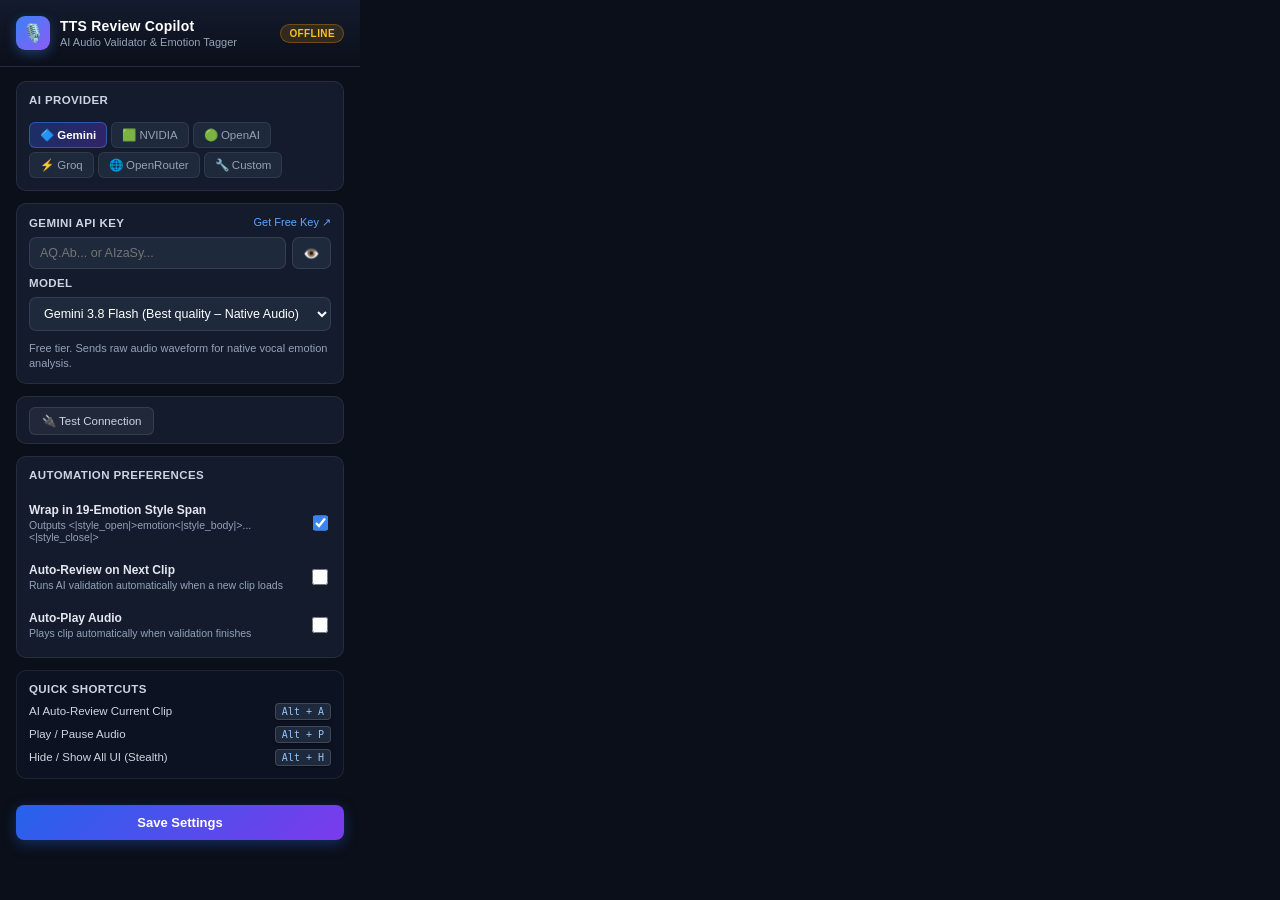
==== popup/popup.html @ 1c5f08e4 "TTS Review AI Auto-Validator & Emotion Tagger v1.1.0 Chrome MV3 extension for tts-review.sabi.com: A" ====
<!DOCTYPE html>
<html lang="en">
<head>
  <meta charset="UTF-8">
  <meta name="viewport" content="width=device-width, initial-scale=1.0">
  <title>TTS Review AI Assistant</title>
  <link rel="stylesheet" href="popup.css">
</head>
<body>
  <div class="popup-container">
    <!-- Header -->
    <header class="popup-header">
      <div class="header-logo-row">
        <div class="logo-icon">🎙️</div>
        <div>
          <h1 class="header-title">TTS Review Copilot</h1>
          <p class="header-subtitle">AI Audio Validator & Emotion Tagger</p>
        </div>
      </div>
      <div id="status-pill" class="status-pill offline">Offline</div>
    </header>

    <!-- Main Content -->
    <main class="popup-body">

      <!-- Provider Tabs -->
      <section class="card provider-card">
        <div class="card-label" style="margin-bottom: 8px;">AI Provider</div>
        <div class="provider-tabs" id="provider-tabs">
          <button class="provider-tab active" data-provider="gemini">🔷 Gemini</button>
          <button class="provider-tab" data-provider="nvidia">🟩 NVIDIA</button>
          <button class="provider-tab" data-provider="openai">🟢 OpenAI</button>
          <button class="provider-tab" data-provider="groq">⚡ Groq</button>
          <button class="provider-tab" data-provider="openrouter">🌐 OpenRouter</button>
          <button class="provider-tab" data-provider="custom">🔧 Custom</button>
        </div>
      </section>

      <!-- Gemini Config -->
      <section class="card provider-config" id="config-gemini">
        <div class="card-header">
          <label class="card-label">Gemini API Key</label>
          <a href="https://aistudio.google.com/app/apikey" target="_blank" class="link-small">Get Free Key ↗</a>
        </div>
        <div class="input-with-button">
          <input type="password" id="gemini-key" placeholder="AQ.Ab... or AIzaSy..." autocomplete="off">
          <button type="button" class="btn-icon toggle-vis" data-target="gemini-key">👁️</button>
        </div>
        <label class="card-label" for="gemini-model">Model</label>
        <select id="gemini-model" class="custom-select">
          <option value="gemini-3.8-flash">Gemini 3.8 Flash (Best quality – Native Audio)</option>
          <option value="gemini-flash-lite-latest">Gemini Flash Lite (Higher free quota – Audio)</option>
          <option value="gemini-3.5-flash-lite">Gemini 3.5 Flash Lite (Higher free quota)</option>
          <option value="gemini-flash-latest">Gemini Flash (Latest – auto-updates)</option>
        </select>
        <p class="card-hint">Free tier. Sends raw audio waveform for native vocal emotion analysis.</p>
      </section>

      <!-- NVIDIA NIM Config -->
      <section class="card provider-config" id="config-nvidia" style="display:none;">
        <div class="card-header">
          <label class="card-label">NVIDIA API Key</label>
          <a href="https://build.nvidia.com/settings/api-keys" target="_blank" class="link-small">Get Free Key ↗</a>
        </div>
        <div class="input-with-button">
          <input type="password" id="nvidia-key" placeholder="nvapi-..." autocomplete="off">
          <button type="button" class="btn-icon toggle-vis" data-target="nvidia-key">👁️</button>
        </div>
        <label class="card-label" for="nvidia-model">Model</label>
        <select id="nvidia-model" class="custom-select">
          <option value="nvidia/nemotron-3-super-120b-a12b">Nemotron 3 Super 120B (Recommended — best balance)</option>
          <option value="nvidia/llama-3.1-nemotron-ultra-253b-v1">Nemotron Ultra 253B (Max quality, slower)</option>
          <option value="nvidia/nemotron-3.5-lightning-30b-a3b">Nemotron 3.5 Lightning 30B (Fastest)</option>
          <option value="deepseek-ai/deepseek-v4.1-flash">DeepSeek V4.1 Flash (Fast)</option>
          <option value="mistralai/mistral-large-2-instruct">Mistral Large 2 (Strict JSON)</option>
          <option value="moonshotai/kimi-k2.6">Kimi K2.6 (Alternative)</option>
        </select>
        <p class="card-hint">Free key from build.nvidia.com (starts with nvapi-). Text-only: cleanup &amp; emotion from wording — for native audio listening use Gemini or OpenAI Audio.</p>
      </section>

      <!-- OpenAI Config -->
      <section class="card provider-config" id="config-openai" style="display:none;">
        <div class="card-header">
          <label class="card-label">OpenAI API Key</label>
          <a href="https://platform.openai.com/api-keys" target="_blank" class="link-small">Get Key ↗</a>
        </div>
        <div class="input-with-button">
          <input type="password" id="openai-key" placeholder="sk-..." autocomplete="off">
          <button type="button" class="btn-icon toggle-vis" data-target="openai-key">👁️</button>
        </div>
        <label class="card-label" for="openai-model">Model</label>
        <select id="openai-model" class="custom-select">
          <option value="gpt-4o-audio-preview">GPT-4o Audio Preview (Native Audio Input)</option>
          <option value="gpt-4o">GPT-4o</option>
          <option value="gpt-4o-mini">GPT-4o Mini</option>
          <option value="gpt-4.1-mini">GPT-4.1 Mini</option>
        </select>
        <p class="card-hint">gpt-4o-audio-preview supports native audio input for emotion detection.</p>
      </section>

      <!-- Groq Config -->
      <section class="card provider-config" id="config-groq" style="display:none;">
        <div class="card-header">
          <label class="card-label">Groq API Key</label>
          <a href="https://console.groq.com/keys" target="_blank" class="link-small">Get Free Key ↗</a>
        </div>
        <div class="input-with-button">
          <input type="password" id="groq-key" placeholder="gsk_..." autocomplete="off">
          <button type="button" class="btn-icon toggle-vis" data-target="groq-key">👁️</button>
        </div>
        <label class="card-label" for="groq-model">Model</label>
        <select id="groq-model" class="custom-select">
          <option value="llama-3.3-70b-versatile">Llama 3.3 70B Versatile</option>
          <option value="llama-3.1-8b-instant">Llama 3.1 8B Instant (Fastest)</option>
          <option value="gemma2-9b-it">Gemma 2 9B</option>
          <option value="mixtral-8x7b-32768">Mixtral 8x7B</option>
        </select>
        <p class="card-hint">Ultra-fast inference. Audio auto-transcribed via Whisper Large v3, then formatted by LLM.</p>
      </section>

      <!-- OpenRouter Config -->
      <section class="card provider-config" id="config-openrouter" style="display:none;">
        <div class="card-header">
          <label class="card-label">OpenRouter API Key</label>
          <a href="https://openrouter.ai/keys" target="_blank" class="link-small">Get Key ↗</a>
        </div>
        <div class="input-with-button">
          <input type="password" id="openrouter-key" placeholder="sk-or-..." autocomplete="off">
          <button type="button" class="btn-icon toggle-vis" data-target="openrouter-key">👁️</button>
        </div>
        <label class="card-label" for="openrouter-model">Model</label>
        <select id="openrouter-model" class="custom-select">
          <option value="google/gemini-2.5-flash">Google Gemini 2.5 Flash</option>
          <option value="openai/gpt-4o">OpenAI GPT-4o</option>
          <option value="anthropic/claude-sonnet-4">Anthropic Claude Sonnet 4</option>
          <option value="meta-llama/llama-3.3-70b-instruct">Meta Llama 3.3 70B</option>
          <option value="deepseek/deepseek-chat-v3-0324">DeepSeek V3</option>
        </select>
        <p class="card-hint">Routes to 300+ models from multiple providers through one key.</p>
      </section>

      <!-- Custom / Local Config -->
      <section class="card provider-config" id="config-custom" style="display:none;">
        <label class="card-label">Base URL (OpenAI-compatible)</label>
        <input type="text" id="custom-url" class="custom-select" placeholder="http://localhost:11434/v1" value="http://localhost:11434/v1">
        <label class="card-label">API Key (optional)</label>
        <div class="input-with-button">
          <input type="password" id="custom-key" placeholder="Leave blank for local..." autocomplete="off">
          <button type="button" class="btn-icon toggle-vis" data-target="custom-key">👁️</button>
        </div>
        <label class="card-label">Model Name</label>
        <input type="text" id="custom-model" class="custom-select" placeholder="llama3" value="llama3">
        <p class="card-hint">Works with Ollama, LM Studio, vLLM, LocalAI, or any OpenAI-compatible endpoint.</p>
      </section>

      <!-- Key Format Hint (catches e.g. an NVIDIA key pasted into the wrong tab) -->
      <div id="key-hint" style="display:none; border:1px solid #f59e0b; color:#fbbf24; font-size:12px; padding:8px 12px; border-radius:8px; margin-bottom:8px;"></div>

      <!-- Test Button -->
      <section class="card" style="padding: 8px 12px;">
        <div class="action-row-tight">
          <button type="button" id="btn-test-key" class="btn-secondary">🔌 Test Connection</button>
          <span id="test-status" class="test-feedback"></span>
        </div>
      </section>

      <!-- Review Preferences -->
      <section class="card">
        <div class="card-label" style="margin-bottom: 8px;">Automation Preferences</div>
        <label class="toggle-row">
          <span class="toggle-text">
            <strong>Wrap in 19-Emotion Style Span</strong>
            <small>Outputs &lt;|style_open|&gt;emotion&lt;|style_body|&gt;...&lt;|style_close|&gt;</small>
          </span>
          <input type="checkbox" id="pref-style-span" checked>
        </label>
        <label class="toggle-row">
          <span class="toggle-text">
            <strong>Auto-Review on Next Clip</strong>
            <small>Runs AI validation automatically when a new clip loads</small>
          </span>
          <input type="checkbox" id="pref-autorun">
        </label>
        <label class="toggle-row">
          <span class="toggle-text">
            <strong>Auto-Play Audio</strong>
            <small>Plays clip automatically when validation finishes</small>
          </span>
          <input type="checkbox" id="pref-autoplay">
        </label>
      </section>

      <!-- Shortcuts Reference -->
      <section class="card shortcuts-card">
        <div class="card-label">Quick Shortcuts</div>
        <div class="shortcut-list">
          <div class="shortcut-item">
            <span class="shortcut-name">AI Auto-Review Current Clip</span>
            <kbd>Alt + A</kbd>
          </div>
          <div class="shortcut-item">
            <span class="shortcut-name">Play / Pause Audio</span>
            <kbd>Alt + P</kbd>
          </div>
          <div class="shortcut-item">
            <span class="shortcut-name">Hide / Show All UI (Stealth)</span>
            <kbd>Alt + H</kbd>
          </div>
        </div>
      </section>
    </main>

    <!-- Footer -->
    <footer class="popup-footer">
      <button type="button" id="btn-save" class="btn-primary">Save Settings</button>
      <div id="save-msg" class="save-msg"></div>
    </footer>
  </div>

  <script src="popup.js"></script>
</body>
</html>
---- popup/popup.css ----
/* Extension Popup Styles */

:root {
  --bg-main: #0b0f19;
  --bg-card: #141b2d;
  --bg-input: #1e293b;
  --border-color: rgba(255, 255, 255, 0.08);
  --border-highlight: rgba(59, 130, 246, 0.4);
  --primary: #3b82f6;
  --primary-hover: #2563eb;
  --accent: #8b5cf6;
  --success: #10b981;
  --warning: #f59e0b;
  --danger: #ef4444;
  --text-main: #f8fafc;
  --text-dim: #94a3b8;
  --font-family: -apple-system, BlinkMacSystemFont, "Segoe UI", Roboto, "Helvetica Neue", Arial, sans-serif;
}

body {
  margin: 0;
  padding: 0;
  width: 360px;
  background-color: var(--bg-main);
  color: var(--text-main);
  font-family: var(--font-family);
  font-size: 13px;
  user-select: none;
}

.popup-container {
  display: flex;
  flex-direction: column;
}

/* Header */
.popup-header {
  padding: 16px;
  background: linear-gradient(180deg, #131b2e 0%, var(--bg-main) 100%);
  border-bottom: 1px solid var(--border-color);
  display: flex;
  align-items: center;
  justify-content: space-between;
}

.header-logo-row {
  display: flex;
  align-items: center;
  gap: 10px;
}

.logo-icon {
  width: 34px;
  height: 34px;
  background: linear-gradient(135deg, #3b82f6, #8b5cf6);
  border-radius: 9px;
  display: flex;
  align-items: center;
  justify-content: center;
  font-size: 18px;
  box-shadow: 0 4px 12px rgba(59, 130, 246, 0.35);
}

.header-title {
  margin: 0;
  font-size: 14px;
  font-weight: 700;
  color: #fff;
  letter-spacing: 0.2px;
}

.header-subtitle {
  margin: 2px 0 0 0;
  font-size: 11px;
  color: var(--text-dim);
}

.status-pill {
  font-size: 10px;
  font-weight: 600;
  padding: 3px 8px;
  border-radius: 20px;
  text-transform: uppercase;
  letter-spacing: 0.4px;
}

.status-pill.online {
  background: rgba(16, 185, 129, 0.15);
  color: #34d399;
  border: 1px solid rgba(16, 185, 129, 0.3);
}

.status-pill.offline {
  background: rgba(245, 158, 11, 0.15);
  color: #fbbf24;
  border: 1px solid rgba(245, 158, 11, 0.3);
}

/* Provider Tabs */
.provider-card {
  padding: 10px 12px;
}

.provider-tabs {
  display: flex;
  flex-wrap: wrap;
  gap: 4px;
}

.provider-tab {
  background: var(--bg-input);
  border: 1px solid rgba(255, 255, 255, 0.08);
  color: var(--text-dim);
  padding: 5px 10px;
  border-radius: 6px;
  font-size: 11.5px;
  font-weight: 500;
  cursor: pointer;
  transition: all 0.15s ease;
}

.provider-tab:hover {
  background: rgba(59, 130, 246, 0.15);
  color: #93c5fd;
  border-color: rgba(59, 130, 246, 0.3);
}

.provider-tab.active {
  background: linear-gradient(135deg, rgba(37, 99, 235, 0.3), rgba(124, 58, 237, 0.3));
  color: #fff;
  border-color: rgba(59, 130, 246, 0.5);
  font-weight: 600;
}

/* Body */
.popup-body {
  padding: 14px 16px;
  display: flex;
  flex-direction: column;
  gap: 12px;
}

.card {
  background: var(--bg-card);
  border: 1px solid var(--border-color);
  border-radius: 10px;
  padding: 12px;
  display: flex;
  flex-direction: column;
  gap: 8px;
}

.card-header {
  display: flex;
  justify-content: space-between;
  align-items: center;
}

.card-label {
  font-size: 11.5px;
  font-weight: 600;
  color: #cbd5e1;
  text-transform: uppercase;
  letter-spacing: 0.4px;
}

.link-small {
  font-size: 11px;
  color: #60a5fa;
  text-decoration: none;
}

.link-small:hover {
  text-decoration: underline;
}

.card-hint {
  margin: 2px 0 0 0;
  font-size: 11px;
  color: var(--text-dim);
  line-height: 1.35;
}

/* Form Elements */
.input-with-button {
  display: flex;
  gap: 6px;
  position: relative;
}

input[type="password"],
input[type="text"],
.custom-select {
  width: 100%;
  box-sizing: border-box;
  background: var(--bg-input);
  border: 1px solid rgba(255, 255, 255, 0.1);
  border-radius: 7px;
  color: #fff;
  padding: 8px 10px;
  font-size: 12.5px;
  transition: all 0.2s ease;
}

input:focus,
.custom-select:focus {
  outline: none;
  border-color: var(--primary);
  box-shadow: 0 0 0 2px rgba(59, 130, 246, 0.2);
}

.btn-icon {
  background: var(--bg-input);
  border: 1px solid rgba(255, 255, 255, 0.1);
  color: var(--text-dim);
  border-radius: 7px;
  padding: 0 10px;
  cursor: pointer;
  display: flex;
  align-items: center;
  justify-content: center;
}

.btn-icon:hover {
  background: rgba(255, 255, 255, 0.08);
  color: #fff;
}

.action-row-tight {
  display: flex;
  align-items: center;
  gap: 8px;
  margin-top: 2px;
}

.btn-secondary {
  background: rgba(255, 255, 255, 0.06);
  border: 1px solid rgba(255, 255, 255, 0.1);
  color: #cbd5e1;
  padding: 6px 12px;
  border-radius: 6px;
  font-size: 11.5px;
  font-weight: 500;
  cursor: pointer;
  transition: all 0.15s ease;
}

.btn-secondary:hover {
  background: rgba(255, 255, 255, 0.12);
  color: #fff;
}

.test-feedback {
  font-size: 11px;
}

.test-feedback.success {
  color: #34d399;
}

.test-feedback.error {
  color: #f87171;
}

/* Toggles */
.toggle-row {
  display: flex;
  align-items: center;
  justify-content: space-between;
  padding: 6px 0;
  cursor: pointer;
}

.toggle-text {
  display: flex;
  flex-direction: column;
  gap: 2px;
}

.toggle-text strong {
  font-size: 12px;
  color: #e2e8f0;
}

.toggle-text small {
  font-size: 10.5px;
  color: var(--text-dim);
}

.toggle-row input[type="checkbox"] {
  width: 16px;
  height: 16px;
  cursor: pointer;
  accent-color: var(--primary);
}

/* Shortcuts */
.shortcuts-card {
  background: rgba(15, 23, 42, 0.5);
}

.shortcut-list {
  display: flex;
  flex-direction: column;
  gap: 6px;
}

.shortcut-item {
  display: flex;
  justify-content: space-between;
  align-items: center;
  font-size: 11.5px;
  color: #cbd5e1;
}

kbd {
  background: #1e293b;
  border: 1px solid rgba(255, 255, 255, 0.15);
  border-radius: 4px;
  padding: 2px 6px;
  font-size: 10px;
  font-family: ui-monospace, SFMono-Regular, monospace;
  box-shadow: 0 1px 2px rgba(0,0,0,0.4);
  color: #93c5fd;
}

/* Footer */
.popup-footer {
  padding: 12px 16px 16px 16px;
  display: flex;
  flex-direction: column;
  gap: 6px;
}

.btn-primary {
  background: linear-gradient(135deg, #2563eb, #7c3aed);
  border: none;
  color: #fff;
  padding: 10px 14px;
  border-radius: 8px;
  font-weight: 600;
  font-size: 13px;
  cursor: pointer;
  box-shadow: 0 4px 14px rgba(37, 99, 235, 0.35);
  transition: all 0.2s cubic-bezier(0.16, 1, 0.3, 1);
}

.btn-primary:hover {
  transform: translateY(-1px);
  filter: brightness(1.1);
  box-shadow: 0 6px 18px rgba(37, 99, 235, 0.45);
}

.btn-primary:active {
  transform: translateY(1px);
}

.save-msg {
  font-size: 11.5px;
  text-align: center;
  color: #34d399;
  min-height: 16px;
}
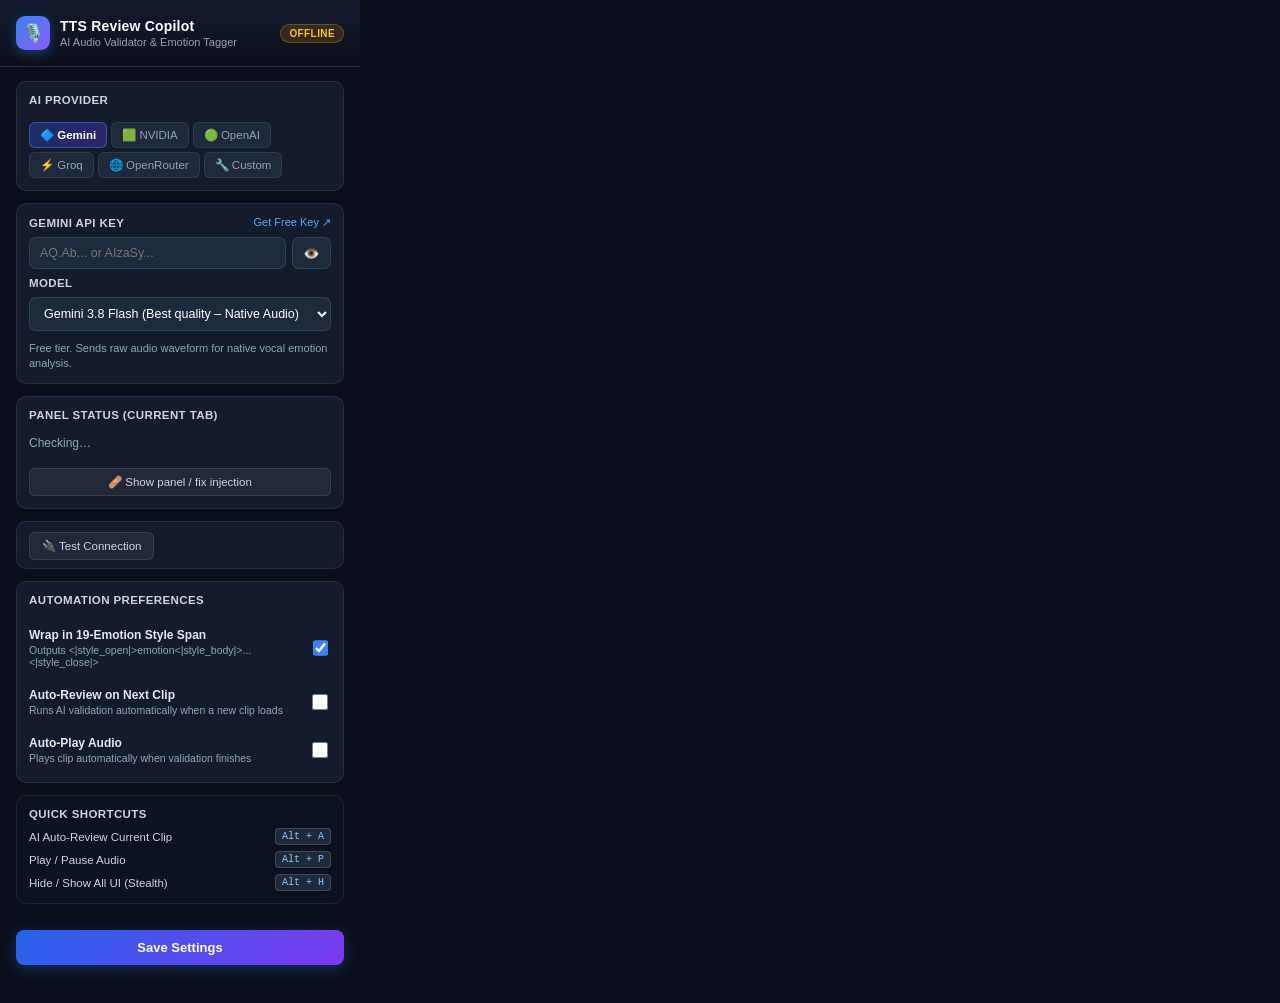
==== commit 36535043: "v1.2.0: self-healing Copilot panel + popup Panel Status diagnostics + end-to-end test guide - Panel " ====
--- a/popup/popup.html
+++ b/popup/popup.html
@@ -151,6 +151,13 @@
         <label class="card-label">Model Name</label>
         <input type="text" id="custom-model" class="custom-select" placeholder="llama3" value="llama3">
         <p class="card-hint">Works with Ollama, LM Studio, vLLM, LocalAI, or any OpenAI-compatible endpoint.</p>
+      </section>
+
+      <!-- Panel Status (diagnoses the current tab) -->
+      <section class="card" id="panel-status-card">
+        <div class="card-label" style="margin-bottom: 6px;">Panel Status (current tab)</div>
+        <div id="panel-status" style="font-size:12px; line-height:1.45; color:#94a3b8;">Checking…</div>
+        <button type="button" id="btn-show-panel" class="btn-secondary" style="margin-top: 8px; width: 100%;">🩹 Show panel / fix injection</button>
       </section>
 
       <!-- Key Format Hint (catches e.g. an NVIDIA key pasted into the wrong tab) -->
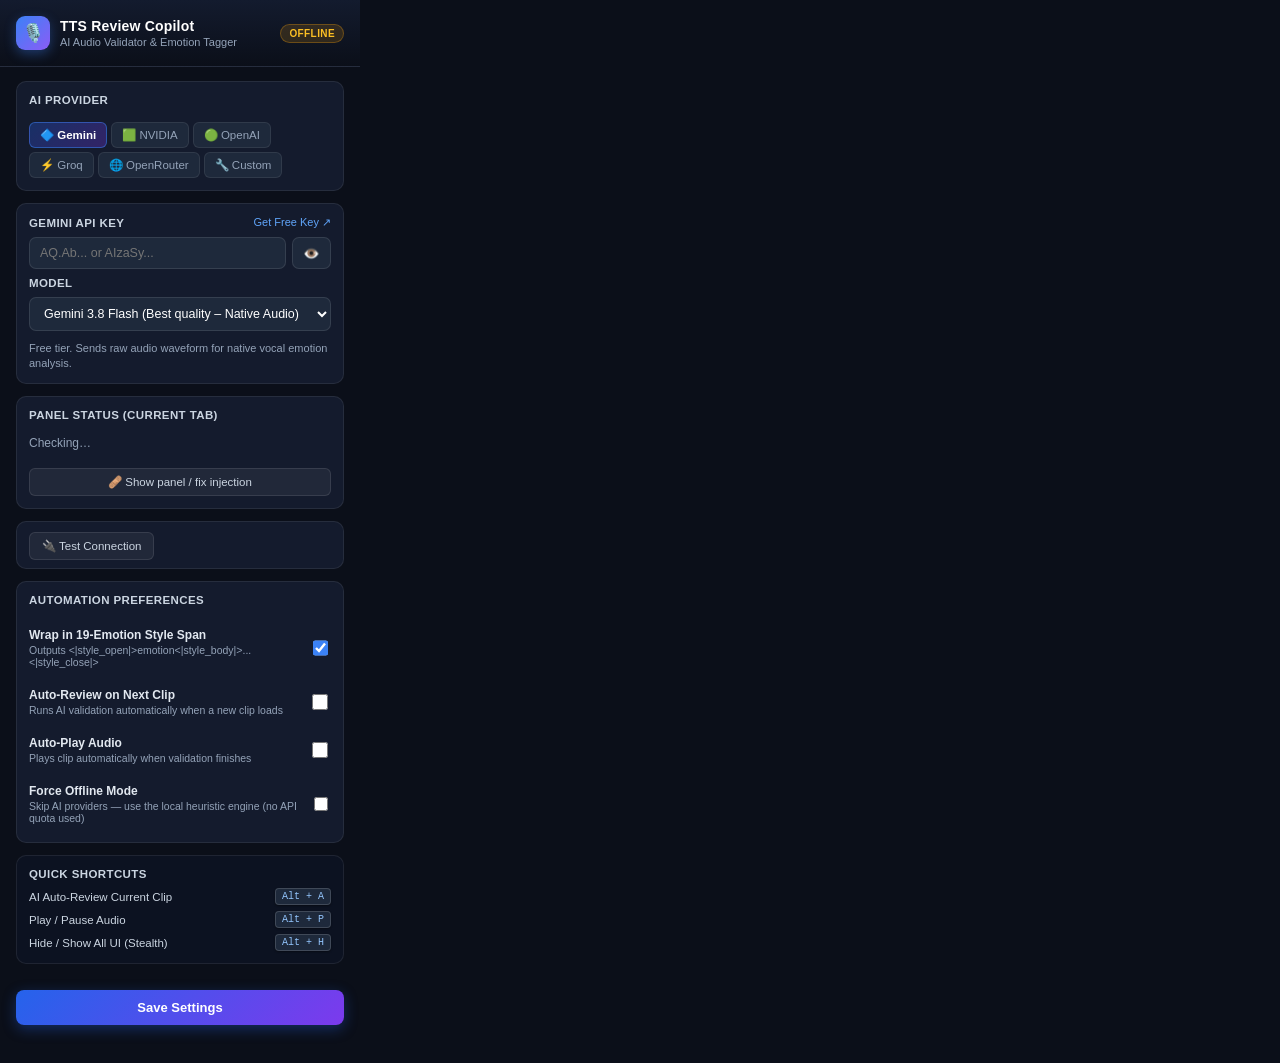
==== commit 26b28bf9: "v1.3.1: Force Offline Mode, path-independent asset scripts, README superset rewrite Audit of the det" ====
--- a/popup/popup.html
+++ b/popup/popup.html
@@ -195,6 +195,13 @@
           </span>
           <input type="checkbox" id="pref-autoplay">
         </label>
+        <label class="toggle-row">
+          <span class="toggle-text">
+            <strong>Force Offline Mode</strong>
+            <small>Skip AI providers — use the local heuristic engine (no API quota used)</small>
+          </span>
+          <input type="checkbox" id="pref-offline">
+        </label>
       </section>
 
       <!-- Shortcuts Reference -->
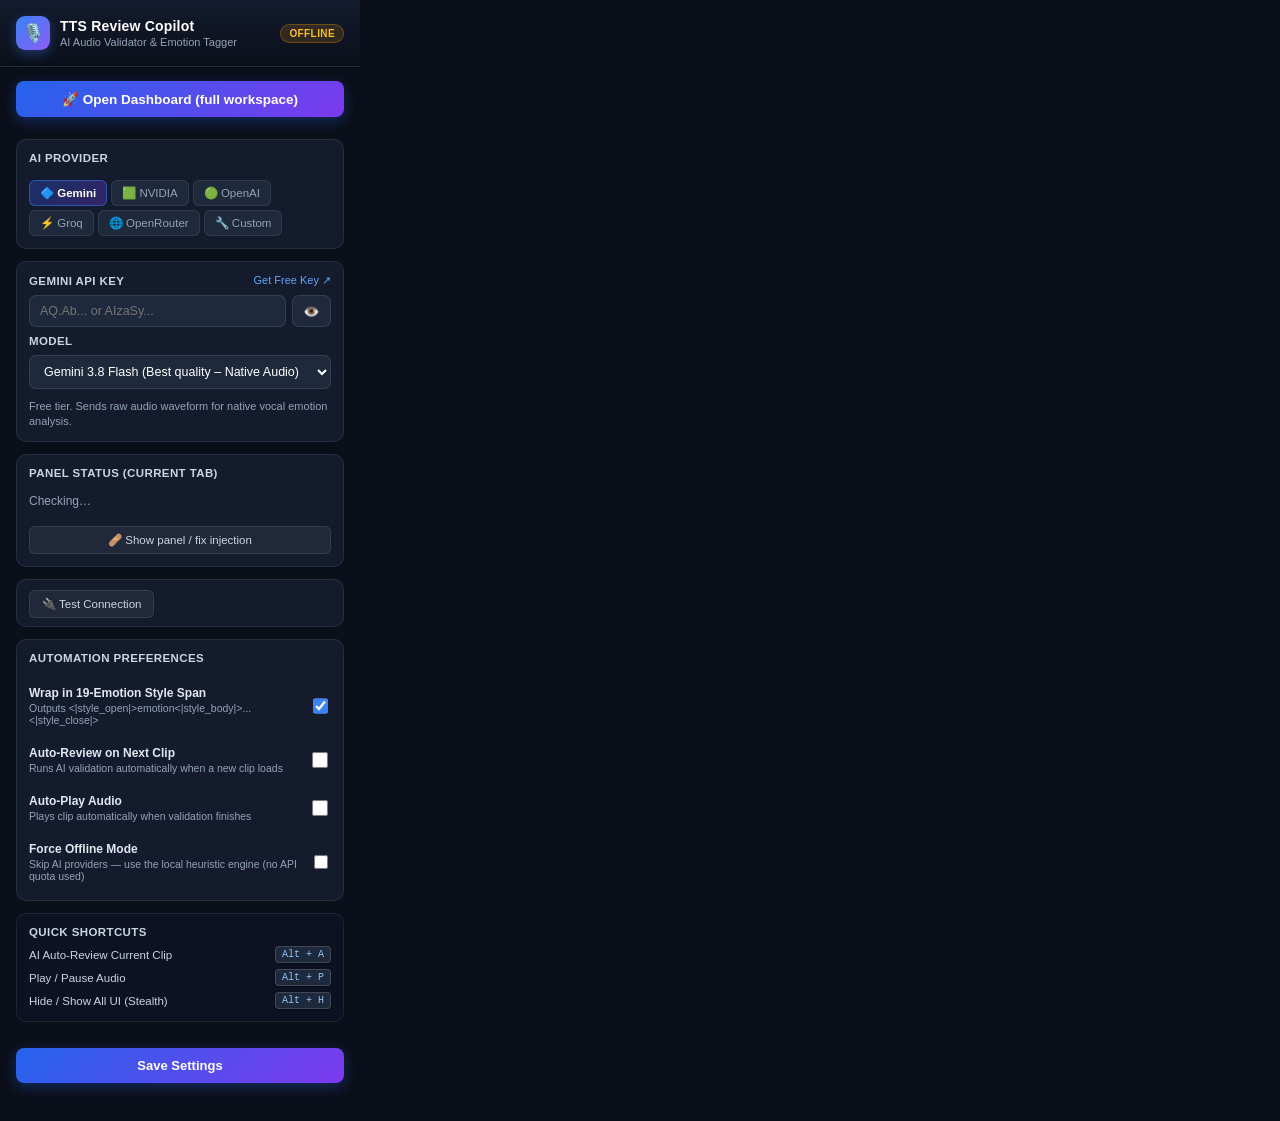
==== commit af7d8a19: "v2.0.0: standalone dashboard workspace + Hybrid Gemini+NVIDIA engine (per ADDING_NEW_FEATURES.md v3)" ====
--- a/popup/popup.html
+++ b/popup/popup.html
@@ -23,6 +23,8 @@
     <!-- Main Content -->
     <main class="popup-body">
 
+      <button type="button" id="btn-open-dashboard" class="btn-primary" style="width:100%; margin-bottom:10px; padding:10px; font-size:13.5px;">🚀 Open Dashboard (full workspace)</button>
+
       <!-- Provider Tabs -->
       <section class="card provider-card">
         <div class="card-label" style="margin-bottom: 8px;">AI Provider</div>
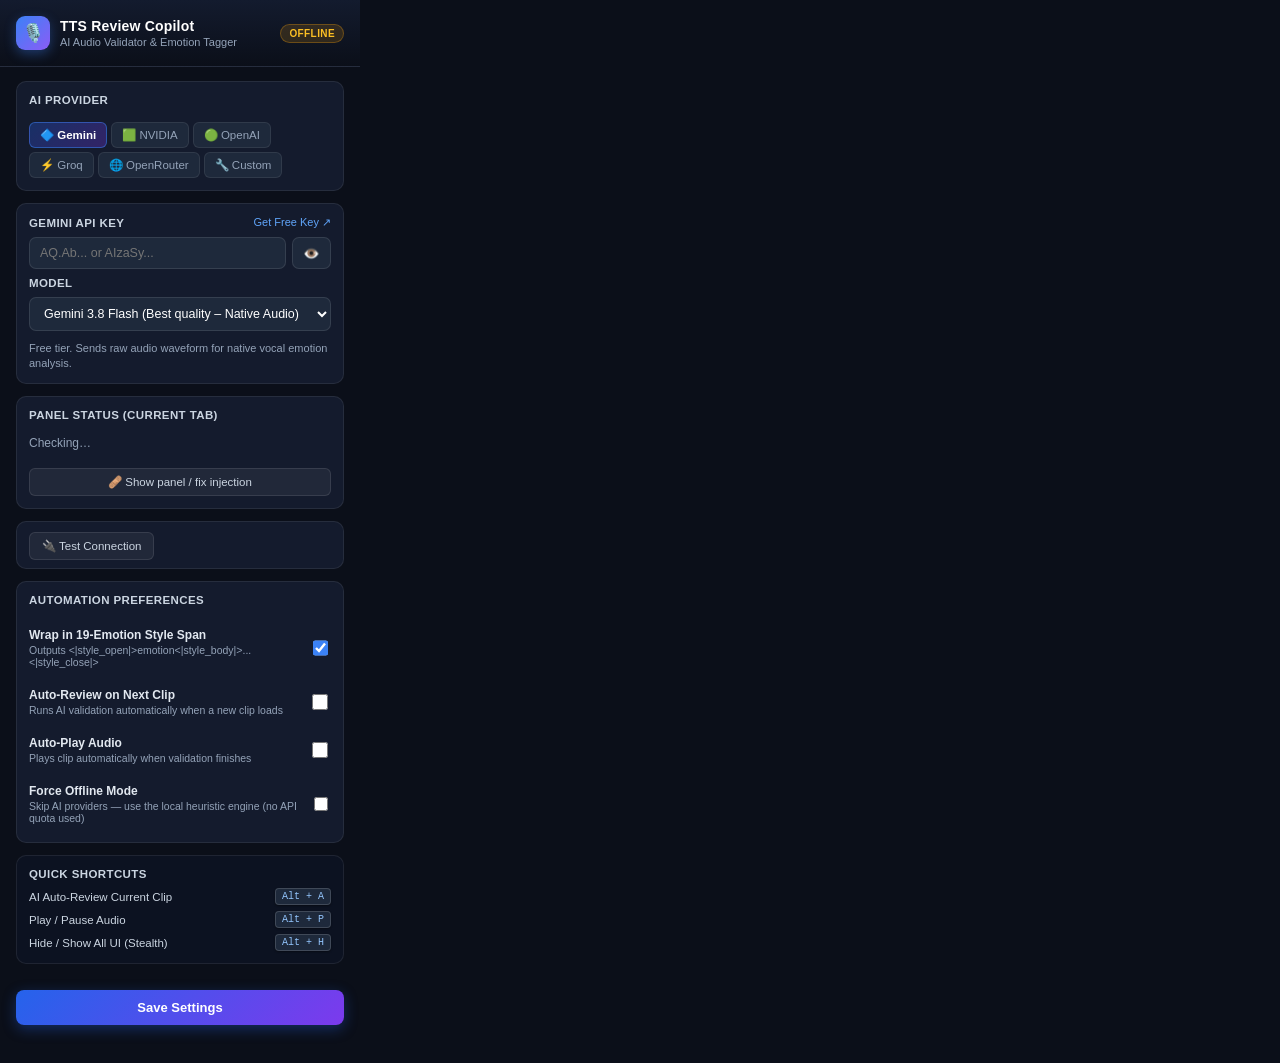
==== commit 5d1d9bd0: "v2.1.0: professional floating-panel redesign; remove dashboard app; fix __pycache__ load error - Fix" ====
--- a/popup/popup.html
+++ b/popup/popup.html
@@ -23,8 +23,6 @@
     <!-- Main Content -->
     <main class="popup-body">
 
-      <button type="button" id="btn-open-dashboard" class="btn-primary" style="width:100%; margin-bottom:10px; padding:10px; font-size:13.5px;">🚀 Open Dashboard (full workspace)</button>
-
       <!-- Provider Tabs -->
       <section class="card provider-card">
         <div class="card-label" style="margin-bottom: 8px;">AI Provider</div>
